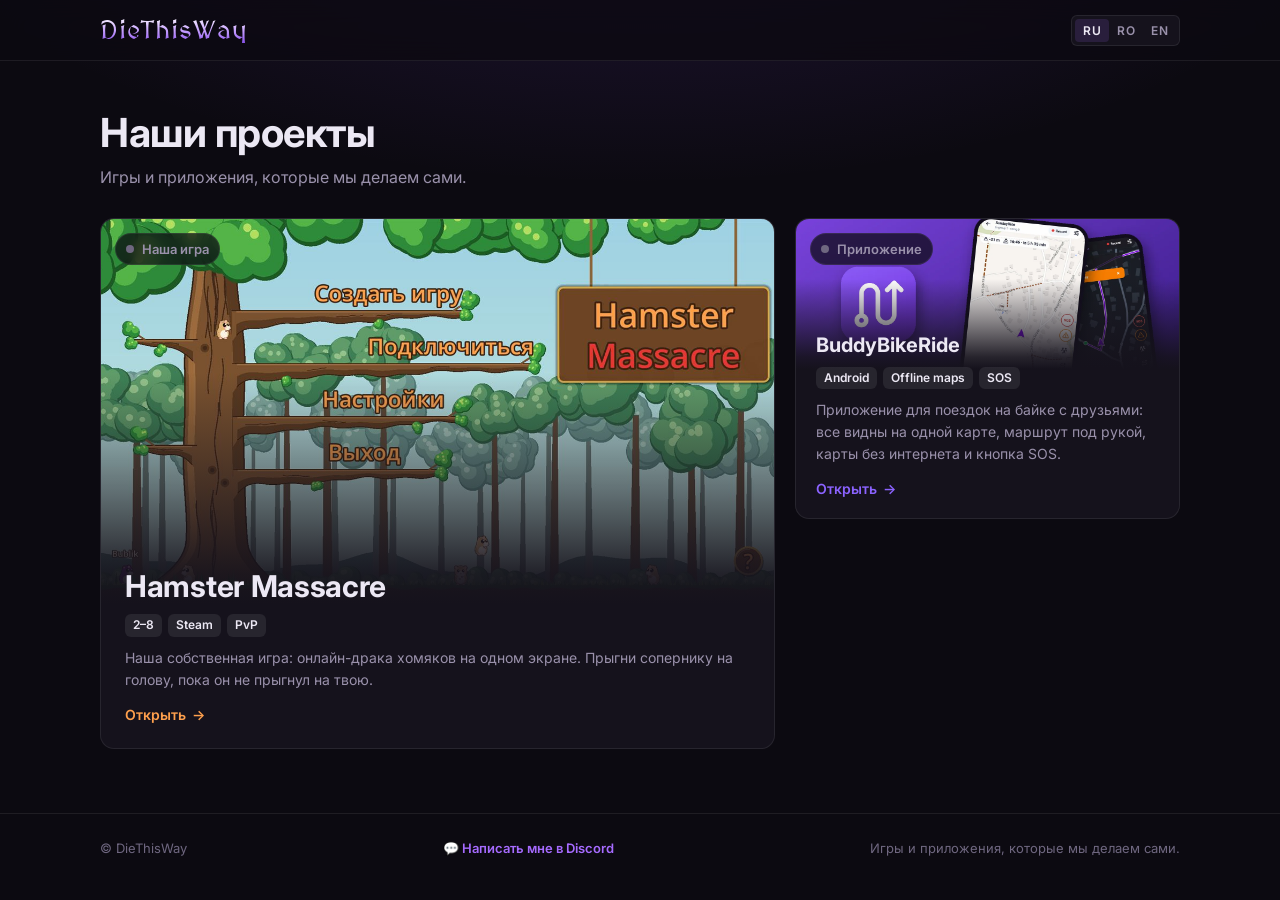
==== index.html @ bca524d3 "Projects site: Hamster Massacre and BuddyBikeRide Co-Authored-By: Claude Sonnet 5.5 <noreply@anthrop" ====
<!doctype html>
<html lang="ru">
<head>
    <meta charset="utf-8">
    <meta name="viewport" content="width=device-width, initial-scale=1">
    <title>DieThisWay — проекты</title>
    <meta name="description" content="Hamster Massacre и BuddyBikeRide: игра и приложение, которые мы делаем сами.">
    <meta name="theme-color" content="#0c0a11">
    <link rel="icon" href="/favicon.svg" type="image/svg+xml">
    <link rel="alternate icon" href="/favicon.ico" sizes="any">
    <link rel="apple-touch-icon" href="/favicon-192.png">
    <link rel="preconnect" href="https://fonts.googleapis.com">
    <link rel="preconnect" href="https://fonts.gstatic.com" crossorigin>
    <link rel="stylesheet" href="https://fonts.googleapis.com/css2?family=Inter:wght@400;600;700&family=MedievalSharp&display=swap">
    <link rel="stylesheet" href="/css/site.css">
    <link rel="stylesheet" href="/css/portal.css">
    <script src="/js/common.js" defer></script>
    <script src="/js/ro.js" defer></script>
    <script src="/js/home.js" defer></script>
</head>
<body>
    <header class="site-header">
        <div class="page">
            <a class="brand" href="/">DieThisWay</a>
            <nav class="header-nav" aria-label="Язык" data-i18n-aria="ariaLang">
                <div class="lang-switch" role="group">
                    <button type="button" data-lang="ru">RU</button>
                    <button type="button" data-lang="ro">RO</button>
                    <button type="button" data-lang="en">EN</button>
                </div>
            </nav>
        </div>
    </header>

    <main class="page">
        <section class="intro">
            <h1 data-i18n="projectsTitle">Наши проекты</h1>
            <p class="intro-lead" data-i18n="projectsLead">Игры и приложения, которые мы делаем сами.</p>
        </section>
        <section class="games" id="cards" aria-label="Проекты"></section>
    </main>

    <footer class="site-footer">
        <div class="page">
            <span>© DieThisWay</span>
            <button type="button" class="footer-link" data-discord data-i18n="writeMe">💬 Написать мне в Discord</button>
            <span data-i18n="footerNote">Игры и приложения, которые мы делаем сами.</span>
        </div>
    </footer>
</body>
</html>
---- css/site.css ----
/* ========== Tokens ========== */
:root {
    color-scheme: dark;

    --bg: #0c0a11;
    --surface: #15121c;
    --surface-2: #1c1826;
    --surface-3: #252033;
    --border: rgba(255, 255, 255, 0.08);
    --border-strong: rgba(255, 255, 255, 0.16);

    --text: #ece8f4;
    --text-muted: #9a91ab;
    --text-faint: #6f6780;

    --accent: #a66bff;
    --accent-strong: #7c45e0;
    --accent-soft: rgba(166, 107, 255, 0.14);

    --ok: #3ccf7e;
    --warn: #f2c14e;
    --err: #ef5b5b;

    --radius-lg: 14px;
    --radius: 10px;
    --radius-sm: 6px;

    --font-ui: "Inter", system-ui, -apple-system, "Segoe UI", Roboto, sans-serif;
    --font-brand: "MedievalSharp", Georgia, serif;

    --page-width: 1120px;
    --ease: cubic-bezier(0.2, 0.7, 0.2, 1);
}

/* Cross-document page transitions: the card cover morphs into the game page header. */
@view-transition {
    navigation: auto;
}

::view-transition-old(root),
::view-transition-new(root) {
    animation-duration: 280ms;
}

@media (prefers-reduced-motion: reduce) {
    @view-transition {
        navigation: none;
    }

    *,
    *::before,
    *::after {
        animation-duration: 0.01ms !important;
        transition-duration: 0.01ms !important;
    }
}

/* ========== Base ========== */
*,
*::before,
*::after {
    box-sizing: border-box;
}

html {
    scrollbar-color: rgba(166, 107, 255, 0.45) transparent;
    scrollbar-width: thin;
}

body {
    margin: 0;
    min-height: 100vh;
    font: 400 15px/1.55 var(--font-ui);
    color: var(--text);
    background:
        radial-gradient(1100px 520px at 50% -180px, rgba(124, 69, 224, 0.22), transparent 70%),
        var(--bg);
    -webkit-font-smoothing: antialiased;
}

a {
    color: inherit;
}

h1,
h2,
h3 {
    margin: 0;
    line-height: 1.2;
    font-weight: 700;
}

p {
    margin: 0;
}

:focus-visible {
    outline: 2px solid var(--accent);
    outline-offset: 3px;
    border-radius: var(--radius-sm);
}

.visually-hidden {
    position: absolute;
    width: 1px;
    height: 1px;
    overflow: hidden;
    clip: rect(0 0 0 0);
    white-space: nowrap;
}

.page {
    width: 100%;
    max-width: var(--page-width);
    margin: 0 auto;
    padding: 0 20px;
}

/* ========== Header ========== */
.site-header {
    position: sticky;
    top: 0;
    z-index: 10;
    background: rgba(12, 10, 17, 0.78);
    backdrop-filter: blur(12px);
    -webkit-backdrop-filter: blur(12px);
    border-bottom: 1px solid var(--border);
    view-transition-name: site-header;
}

.site-header .page {
    display: flex;
    align-items: center;
    gap: 16px;
    height: 60px;
}

.brand {
    font: 400 26px/1 var(--font-brand);
    letter-spacing: 1px;
    text-decoration: none;
    background: linear-gradient(180deg, #f3eaff 10%, #c39bff 55%, #8a52ea 100%);
    -webkit-background-clip: text;
    background-clip: text;
    color: transparent;
}

.header-nav {
    margin-left: auto;
    display: flex;
    align-items: center;
    gap: 6px;
}

.back-link {
    display: inline-flex;
    align-items: center;
    gap: 6px;
    padding: 6px 10px;
    border-radius: var(--radius-sm);
    color: var(--text-muted);
    font-size: 14px;
    text-decoration: none;
}

.back-link:hover {
    color: var(--text);
    background: var(--surface-2);
}

.lang-switch {
    display: inline-flex;
    padding: 3px;
    border: 1px solid var(--border);
    border-radius: var(--radius-sm);
    background: var(--surface);
}

.lang-switch button {
    border: 0;
    padding: 4px 8px;
    border-radius: 4px;
    background: transparent;
    color: var(--text-muted);
    font: 600 12px var(--font-ui);
    letter-spacing: 0.5px;
    cursor: pointer;
}

.lang-switch button[aria-pressed="true"] {
    background: var(--accent-soft);
    color: var(--text);
}

/* ========== Status ========== */
.status {
    display: inline-flex;
    align-items: center;
    gap: 8px;
    font-size: 13px;
    font-weight: 600;
    color: var(--text-muted);
}

.status-dot {
    position: relative;
    width: 8px;
    height: 8px;
    border-radius: 50%;
    background: var(--text-faint);
    flex: none;
}

.status[data-state="online"] {
    color: var(--ok);
}

.status[data-state="online"] .status-dot {
    background: var(--ok);
}

.status[data-state="online"] .status-dot::after {
    content: "";
    position: absolute;
    inset: -4px;
    border-radius: 50%;
    border: 2px solid var(--ok);
    opacity: 0;
    animation: ping 2.4s var(--ease) infinite;
}

.status[data-state="starting"] {
    color: var(--warn);
}

.status[data-state="starting"] .status-dot {
    background: var(--warn);
}

.status[data-state="offline"] {
    color: var(--err);
}

.status[data-state="offline"] .status-dot {
    background: var(--err);
}

@keyframes ping {
    0% {
        transform: scale(0.6);
        opacity: 0.7;
    }

    80%,
    100% {
        transform: scale(1.8);
        opacity: 0;
    }
}

.pill {
    display: inline-flex;
    align-items: center;
    padding: 5px 10px;
    border-radius: 999px;
    background: rgba(12, 10, 17, 0.72);
    border: 1px solid var(--border);
    backdrop-filter: blur(6px);
    -webkit-backdrop-filter: blur(6px);
}

.chip {
    display: inline-block;
    padding: 2px 8px;
    border-radius: var(--radius-sm);
    background: rgba(255, 255, 255, 0.08);
    color: var(--text);
    font-size: 12px;
    font-weight: 600;
}

/* ========== Buttons ========== */
.btn {
    display: inline-flex;
    align-items: center;
    justify-content: center;
    gap: 8px;
    height: 40px;
    padding: 0 16px;
    border-radius: var(--radius);
    border: 1px solid var(--border-strong);
    background: var(--surface-2);
    color: var(--text);
    font: 600 14px var(--font-ui);
    text-decoration: none;
    cursor: pointer;
    transition: background 150ms, border-color 150ms, transform 150ms var(--ease);
}

.btn:hover {
    background: var(--surface-3);
    border-color: rgba(255, 255, 255, 0.24);
}

.btn:active {
    transform: translateY(1px);
}

.btn-primary {
    background: var(--accent-strong);
    border-color: transparent;
    color: #fff;
}

.btn-primary:hover {
    background: #8b55ec;
    border-color: transparent;
}

/* ========== Footer ========== */
.site-footer {
    margin-top: 64px;
    padding: 24px 0 32px;
    border-top: 1px solid var(--border);
    color: var(--text-faint);
    font-size: 13px;
}

.site-footer .page {
    display: flex;
    flex-wrap: wrap;
    gap: 8px 24px;
    justify-content: space-between;
}

/* ========== Shared states ========== */
.skeleton {
    background: linear-gradient(90deg, var(--surface-2), var(--surface-3), var(--surface-2));
    background-size: 200% 100%;
    animation: shimmer 1.4s linear infinite;
    border-radius: var(--radius-sm);
}

@keyframes shimmer {
    to {
        background-position: -200% 0;
    }
}

.empty {
    padding: 32px 16px;
    text-align: center;
    color: var(--text-muted);
}

@media (max-width: 480px) {
    /* the arrow alone is enough next to the logo on phones */
    .back-link [data-i18n] {
        position: absolute;
        width: 1px;
        height: 1px;
        overflow: hidden;
        clip: rect(0 0 0 0);
    }

    .back-link {
        font-size: 18px;
    }
}

/* ========== Header account ========== */
.header-account {
    display: inline-flex;
    align-items: center;
    gap: 2px;
}

.header-link {
    padding: 6px 10px;
    border: 0;
    border-radius: var(--radius-sm);
    background: none;
    color: var(--text-muted);
    font: 600 14px var(--font-ui);
    text-decoration: none;
    cursor: pointer;
}

.header-link:hover {
    color: var(--text);
    background: var(--surface-2);
}

.header-user {
    color: var(--accent);
}

.header-user::before {
    content: "";
    display: inline-block;
    width: 8px;
    height: 8px;
    margin-right: 8px;
    border-radius: 50%;
    background: var(--accent);
    vertical-align: middle;
}

/* ========== Toast ========== */
.toast {
    position: fixed;
    left: 50%;
    bottom: 24px;
    z-index: 50;
    padding: 10px 16px;
    border: 1px solid color-mix(in srgb, var(--ok) 45%, transparent);
    border-radius: var(--radius);
    background: var(--surface-2);
    color: var(--text);
    font-size: 14px;
    font-weight: 600;
    box-shadow: 0 12px 32px rgba(0, 0, 0, 0.5);
    transform: translate(-50%, 16px);
    opacity: 0;
    pointer-events: none;
    transition: opacity 200ms, transform 200ms var(--ease);
}

.toast--visible {
    opacity: 1;
    transform: translate(-50%, 0);
}

/* ========== Phone menu (built by common.js) ========== */
.menu-toggle,
.header-menu {
    display: none;
}

@media (max-width: 640px) {
    .site-header .page {
        gap: 10px;
    }

    .brand {
        font-size: 22px;
        white-space: nowrap;
    }

    .header-nav {
        gap: 8px;
    }

    .menu-toggle {
        display: inline-grid;
        place-items: center;
        width: 40px;
        height: 40px;
        padding: 0;
        border: 1px solid var(--border-strong);
        border-radius: var(--radius);
        background: var(--surface-2);
        color: var(--text);
        cursor: pointer;
    }

    /* three bars that turn into a cross */
    .menu-toggle-bars,
    .menu-toggle-bars::before,
    .menu-toggle-bars::after {
        display: block;
        width: 18px;
        height: 2px;
        border-radius: 1px;
        background: currentColor;
        transition: transform 200ms var(--ease), background 200ms;
    }

    .menu-toggle-bars {
        position: relative;
    }

    .menu-toggle-bars::before,
    .menu-toggle-bars::after {
        content: "";
        position: absolute;
        left: 0;
    }

    .menu-toggle-bars::before { top: -6px; }
    .menu-toggle-bars::after { top: 6px; }

    .menu-open .menu-toggle-bars { background: transparent; }
    .menu-open .menu-toggle-bars::before { transform: translateY(6px) rotate(45deg); }
    .menu-open .menu-toggle-bars::after { transform: translateY(-6px) rotate(-45deg); }

    .header-menu:not([hidden]) {
        display: block;
        border-top: 1px solid var(--border);
        background: rgba(12, 10, 17, 0.96);
        animation: menu-in 180ms var(--ease);
    }

    .site-header .header-menu .page {
        height: auto;
        display: flex;
        flex-direction: column;
        align-items: stretch;
        gap: 4px;
        padding-top: 10px;
        padding-bottom: 14px;
    }

    .header-menu .back-link,
    .header-menu .header-link {
        width: 100%;
        padding: 12px 10px;
        font-size: 16px;
        text-align: left;
    }

    /* the label is hidden next to the logo on small screens; in the menu it's needed */
    .header-menu .back-link [data-i18n] {
        position: static;
        width: auto;
        height: auto;
        overflow: visible;
        clip: auto;
    }

    .header-menu .header-account {
        display: flex;
        flex-direction: column;
        align-items: stretch;
        gap: 2px;
        border-top: 1px solid var(--border);
        padding-top: 4px;
    }

    .header-menu .lang-switch {
        align-self: flex-start;
        margin: 8px 10px 0;
    }

    .header-menu .lang-switch button {
        padding: 8px 16px;
        font-size: 14px;
    }
}

@keyframes menu-in {
    from { opacity: 0; transform: translateY(-6px); }
}

@media (max-width: 400px) {
    .page {
        padding: 0 12px;
    }
}

/* ========== Cursor light (common.js sets --mx/--my) ==========
   Lives under everything: opaque cards cover it, so it only shows on the page background. */
body::before {
    content: "";
    position: fixed;
    inset: 0;
    z-index: -1;
    pointer-events: none;
    background: radial-gradient(520px circle at var(--mx, 50%) var(--my, -400px),
        rgba(166, 107, 255, 0.16), rgba(124, 69, 224, 0.06) 40%, transparent 70%);
    opacity: 0;
    transition: opacity 400ms ease;
}

html.cursor-light body::before {
    opacity: 1;
}

/* ========== Account switcher (header) ========== */
.account-menu {
    position: relative;
}

.account-panel {
    position: absolute;
    top: calc(100% + 8px);
    right: 0;
    z-index: 30;
    min-width: 230px;
    padding: 6px;
    border: 1px solid var(--border-strong);
    border-radius: var(--radius);
    background: var(--surface-2);
    box-shadow: 0 16px 40px rgba(0, 0, 0, 0.55);
}

.account-list {
    margin: 0;
    padding: 0;
    list-style: none;
}

.account-row {
    display: flex;
    align-items: center;
    border-radius: var(--radius-sm);
}

.account-row:hover {
    background: var(--surface-3);
}

.account-item,
.account-forget {
    border: 0;
    background: none;
    color: var(--text);
    font: 600 14px var(--font-ui);
    cursor: pointer;
}

.account-item {
    flex: 1;
    padding: 9px 10px;
    text-align: left;
}

.is-current .account-item {
    color: var(--accent);
    cursor: default;
}

.account-forget {
    padding: 6px 10px;
    color: var(--text-faint);
    font-size: 18px;
    line-height: 1;
}

.account-forget:hover {
    color: var(--err);
}

.account-add {
    display: block;
    margin-top: 4px;
    padding: 9px 10px;
    border-top: 1px solid var(--border);
    color: var(--text-muted);
    font-size: 14px;
    font-weight: 600;
    text-decoration: none;
}

.account-add:hover {
    color: var(--text);
}

@media (max-width: 640px) {
    .header-menu .account-menu {
        width: 100%;
    }

    .header-menu .account-panel {
        position: static;
        margin: 4px 0 6px;
        box-shadow: none;
    }
}

/* ========== Footer: write to me ========== */
.footer-link {
    padding: 0;
    border: 0;
    background: none;
    color: var(--accent);
    font: 600 13px var(--font-ui);
    cursor: pointer;
}

.footer-link:hover {
    color: var(--text);
    text-decoration: underline;
}
---- css/portal.css ----
/* ========== Intro ========== */
.intro {
    padding: 48px 0 28px;
}

.intro h1 {
    font-size: clamp(28px, 4vw, 40px);
    letter-spacing: -0.5px;
}

.intro-lead {
    margin-top: 8px;
    color: var(--text-muted);
    font-size: 16px;
}

.intro-summary {
    margin-top: 16px;
    font-size: 14px;
    color: var(--text-muted);
}

/* ========== Game grid ==========
   The live server gets the big tile on the left; announced/private servers stack on the right. */
.games {
    display: grid;
    grid-template-columns: minmax(0, 1.75fr) minmax(0, 1fr);
    grid-auto-rows: minmax(210px, auto);
    gap: 20px;
}

.game-card--featured {
    grid-row: span 2;
    min-height: 440px;
}

@media (max-width: 860px) {
    .games {
        grid-template-columns: minmax(0, 1fr);
    }

    .game-card--featured {
        grid-row: auto;
        min-height: 380px;
    }
}

/* ========== Card ========== */
.game-card {
    --card-accent: var(--accent);
    position: relative;
    display: flex;
    flex-direction: column;
    overflow: hidden;
    border-radius: var(--radius-lg);
    border: 1px solid var(--border);
    background: var(--surface);
    color: inherit;
    text-decoration: none;
    isolation: isolate;
    transition: border-color 250ms ease, box-shadow 250ms ease;
}

/* Hover: only a soft glow in the game's colour — no movement, nothing in the card shifts. */
a.game-card:hover,
button.game-card:hover {
    border-color: color-mix(in srgb, var(--card-accent) 60%, transparent);
    box-shadow:
        0 0 0 1px color-mix(in srgb, var(--card-accent) 35%, transparent),
        0 0 32px -6px color-mix(in srgb, var(--card-accent) 45%, transparent);
}

a.game-card:focus-visible {
    outline: 2px solid var(--card-accent);
    outline-offset: 3px;
    border-radius: var(--radius-lg);
}

/* Cover: real art for live games, a monogram for the rest. */
.game-cover {
    position: relative;
    flex: 1 1 auto;
    min-height: 120px;
    overflow: hidden;
    background:
        radial-gradient(120% 90% at 85% 0%, color-mix(in srgb, var(--card-accent) 35%, transparent), transparent 60%),
        var(--surface-2);
}

.game-cover img {
    position: absolute;
    inset: 0;
    width: 100%;
    height: 100%;
    object-fit: cover;
}

/* fade the art into the card body so the text sits on a calm background */
.game-cover::after {
    content: "";
    position: absolute;
    inset: 0;
    background: linear-gradient(180deg, rgba(12, 10, 17, 0) 40%, rgba(21, 18, 28, 0.92) 92%, var(--surface) 100%);
}

.game-monogram {
    position: absolute;
    right: 18px;
    bottom: -14px;
    font: 400 120px/1 var(--font-brand);
    color: color-mix(in srgb, var(--card-accent) 40%, transparent);
    user-select: none;
}

.game-cover .pill {
    position: absolute;
    top: 14px;
    left: 14px;
    z-index: 1;
}

.game-body {
    position: relative;
    display: flex;
    flex-direction: column;
    gap: 10px;
    padding: 0 20px 18px;
    margin-top: -36px;
    z-index: 1;
}

.game-card--featured .game-body {
    padding: 0 24px 22px;
}

.game-title {
    font-size: 20px;
}

.game-card--featured .game-title {
    font-size: 30px;
    letter-spacing: -0.3px;
}

.game-facts {
    display: flex;
    flex-wrap: wrap;
    gap: 6px;
}

.game-tagline {
    color: var(--text-muted);
    font-size: 14px;
}

.game-players {
    font-size: 13px;
    color: var(--text-muted);
}

.game-players b {
    color: var(--text);
    font-weight: 600;
}

.game-open {
    display: inline-flex;
    align-items: center;
    gap: 6px;
    margin-top: 4px;
    font-size: 14px;
    font-weight: 600;
    color: var(--card-accent);
}



/* Not clickable yet: announced or private servers. */
.game-card--static {
    border-style: dashed;
}

.game-card--static .game-title {
    color: var(--text);
}

/* Transition anchors for the card → game page morph (only the MU card has a page today). */
.game-card[data-id="mu"] .game-cover img {
    view-transition-name: mu-cover;
}

.game-card[data-id="mu"] .game-title {
    view-transition-name: mu-title;
}

.games .skeleton {
    border: 0;
    min-height: 210px;
}

/* Small cards with real art: give the cover room so the picture is actually visible. */
.game-card:not(.game-card--featured) .game-cover:has(img) {
    min-height: 150px;
}

.game-card:not(.game-card--featured) .game-cover img {
    object-position: center 35%;
}

/* Cards that copy a server name instead of opening a page. */
button.game-card {
    padding: 0;
    font: inherit;
    text-align: left;
    cursor: pointer;
}

button.game-card:focus-visible {
    outline: 2px solid var(--card-accent);
    outline-offset: 3px;
}

/* ========== Our projects (below the servers) ========== */
.projects {
    margin-top: 72px;
}

.projects[hidden] {
    display: none;
}

.projects h2 {
    font-size: clamp(24px, 3.4vw, 32px);
    letter-spacing: -0.4px;
}

.projects-lead {
    margin-top: 8px;
    color: var(--text-muted);
}

.games.games--projects {
    margin-top: 24px;
    grid-template-columns: repeat(auto-fill, minmax(320px, 1fr));
    grid-auto-rows: auto;
}

.games--projects .game-cover:has(img) {
    min-height: 220px;
}
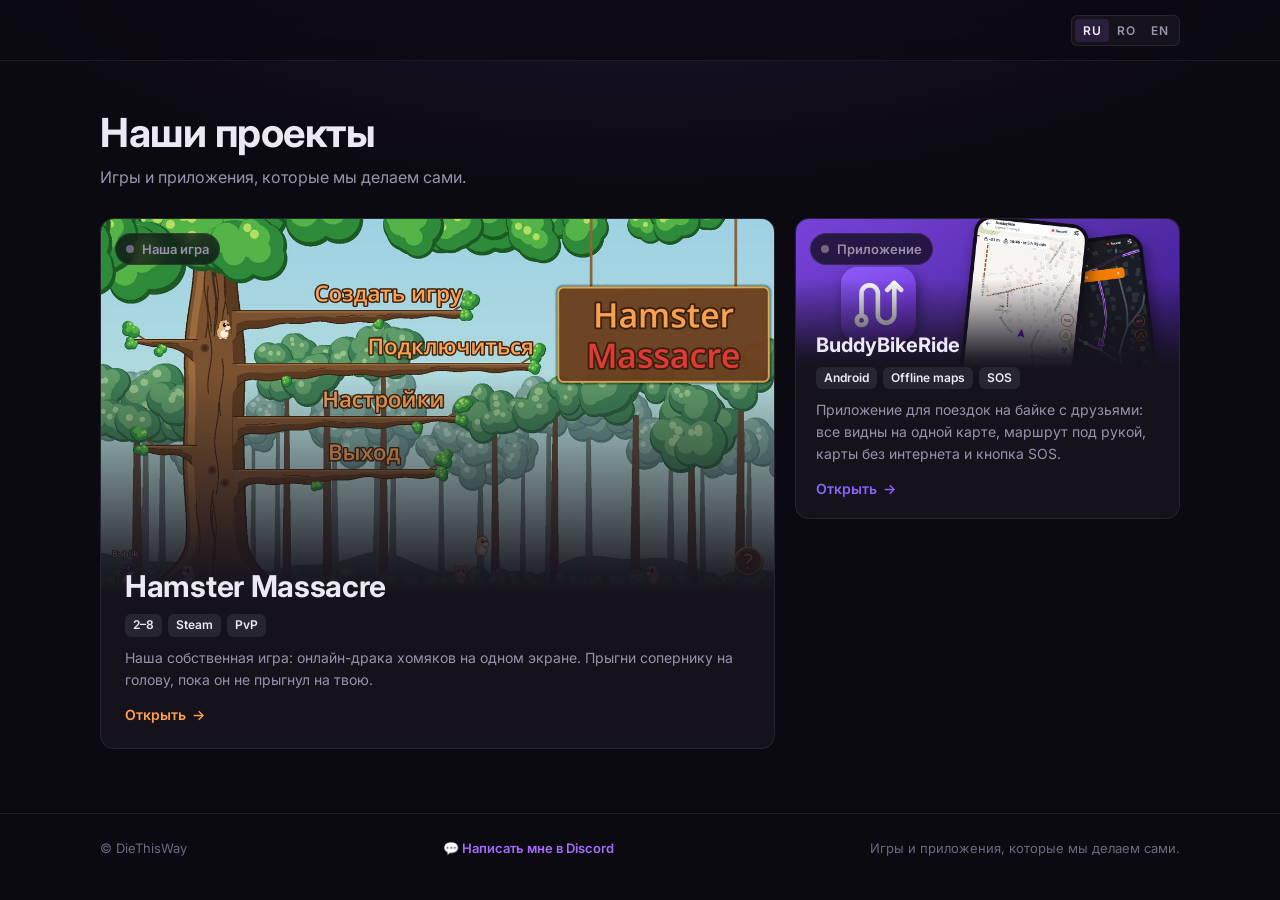
==== commit 652ce298: "Remove header logo text Co-Authored-By: Claude Sonnet 5.5 <noreply@anthropic.com>" ====
--- a/index.html
+++ b/index.html
@@ -21,7 +21,7 @@
 <body>
     <header class="site-header">
         <div class="page">
-            <a class="brand" href="/">DieThisWay</a>
+            <span aria-hidden="true"></span>
             <nav class="header-nav" aria-label="Язык" data-i18n-aria="ariaLang">
                 <div class="lang-switch" role="group">
                     <button type="button" data-lang="ru">RU</button>
